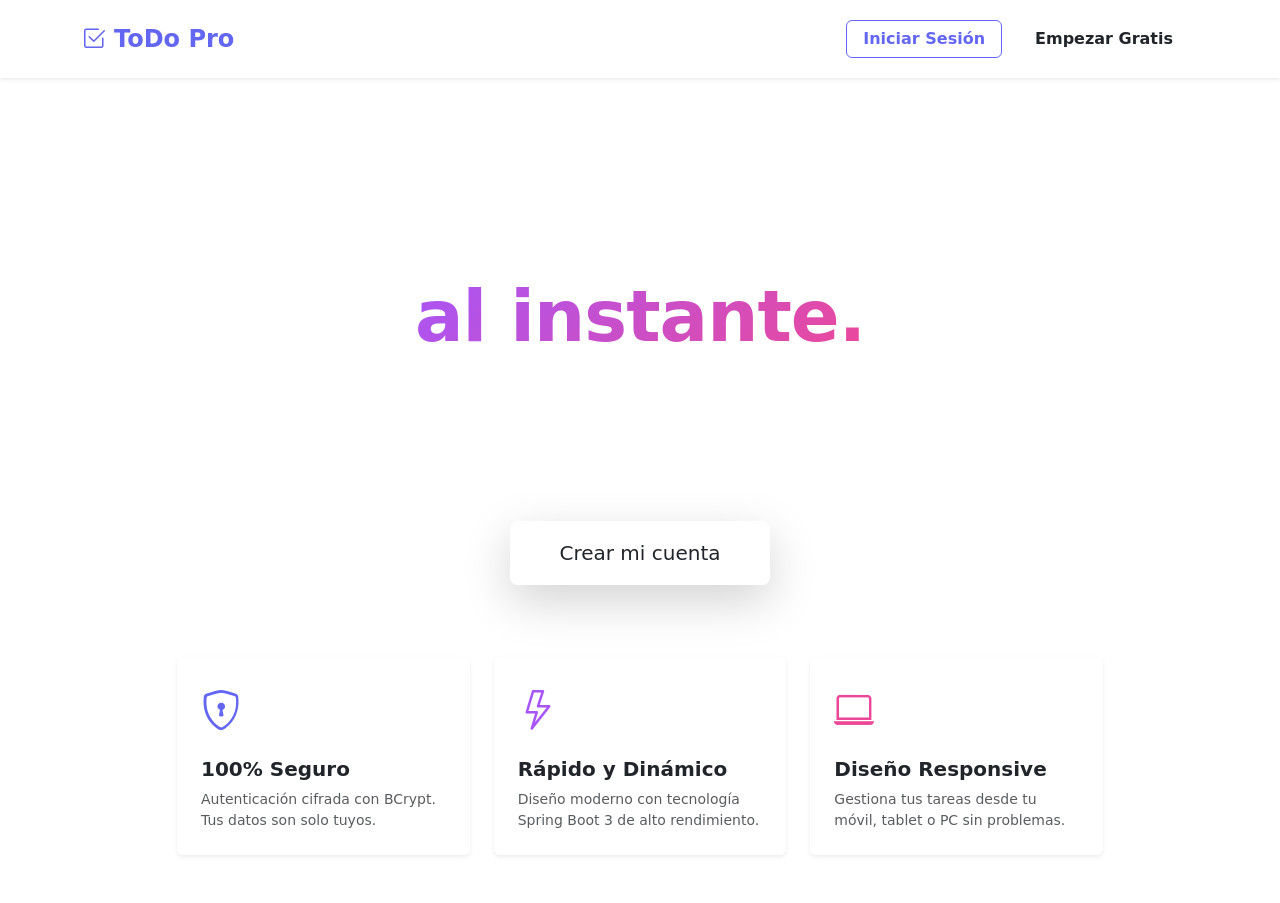
==== src/main/resources/templates/index.html @ 0b4e2384 "initial commit" ====
<!DOCTYPE html>
<html xmlns:th="http://www.thymeleaf.org">
<head>
    <meta charset="UTF-8">
    <meta name="viewport" content="width=device-width, initial-scale=1.0">
    <title>ToDo Pro - Organiza tu vida</title>
    <link href="https://cdn.jsdelivr.net/npm/bootstrap@5.3.0/dist/css/bootstrap.min.css" rel="stylesheet">
    <link rel="stylesheet" href="https://cdn.jsdelivr.net/npm/bootstrap-icons@1.10.5/font/bootstrap-icons.css">
    <link rel="stylesheet" th:href="@{/css/style.css}">
    <style>
        .hero-title {
            font-size: clamp(2.5rem, 6vw, 4.5rem);
            line-height: 1.2;
            letter-spacing: -1px;
        }
        /* Nuevo efecto de color brillante para el texto que resalta sobre fondo oscuro */
        .text-gradient {
            background: linear-gradient(135deg, #a855f7 0%, #ec4899 100%);
            -webkit-background-clip: text;
            -webkit-text-fill-color: transparent;
        }
    </style>
</head>
<body>

<nav class="navbar navbar-expand bg-white shadow-sm fixed-top py-3">
    <div class="container d-flex align-items-center">
        <a class="navbar-brand fw-bold fs-4 m-0 d-flex align-items-center gap-2" href="/" style="color: #6366f1;">
            <i class="bi bi-check2-square"></i> ToDo Pro
        </a>

        <div class="ms-auto d-flex align-items-center gap-2">
            <a th:href="@{/login}" class="btn btn-outline-primary fw-bold px-3" style="border-color: #6366f1; color: #6366f1;">
                Iniciar Sesión
            </a>
            <a th:href="@{/register}" class="btn btn-vibrant fw-bold d-none d-md-inline-block px-4">
                Empezar Gratis
            </a>
        </div>
    </div>
</nav>

<section class="bg-vibrant min-vh-100 d-flex align-items-center" style="padding-top: 100px;">
    <div class="container pb-5">
        <div class="row justify-content-center text-center">
            <div class="col-lg-10">

                <h1 class="hero-title fw-bold mb-4 text-white">
                    Organiza tu trabajo y tu vida, <br class="d-none d-md-block">
                    <span class="text-gradient">al instante.</span>
                </h1>

                <p class="lead mb-5 mx-auto text-white-50" style="max-width: 600px; font-weight: 300;">
                    Concéntrate en lo que importa. ToDo Pro te ayuda a gestionar tus tareas diarias de forma sencilla, segura y desde cualquier lugar.
                </p>

                <div class="d-flex justify-content-center mb-5">
                    <a th:href="@{/register}" class="btn btn-vibrant btn-lg px-4 px-md-5 py-3 fs-5 shadow-lg">Crear mi cuenta</a>
                </div>

                <div class="row g-4 text-start mt-2">
                    <div class="col-md-4">
                        <div class="card card-auth p-4 h-100 shadow-sm border-0">
                            <i class="bi bi-shield-lock fs-1 mb-3" style="color: #6366f1;"></i>
                            <h5 class="fw-bold" style="color: var(--text-main);">100% Seguro</h5>
                            <p class="text-muted small mb-0">Autenticación cifrada con BCrypt. Tus datos son solo tuyos.</p>
                        </div>
                    </div>
                    <div class="col-md-4">
                        <div class="card card-auth p-4 h-100 shadow-sm border-0">
                            <i class="bi bi-lightning fs-1 mb-3" style="color: #a855f7;"></i>
                            <h5 class="fw-bold" style="color: var(--text-main);">Rápido y Dinámico</h5>
                            <p class="text-muted small mb-0">Diseño moderno con tecnología Spring Boot 3 de alto rendimiento.</p>
                        </div>
                    </div>
                    <div class="col-md-4">
                        <div class="card card-auth p-4 h-100 shadow-sm border-0">
                            <i class="bi bi-laptop fs-1 mb-3" style="color: #ec4899;"></i>
                            <h5 class="fw-bold" style="color: var(--text-main);">Diseño Responsive</h5>
                            <p class="text-muted small mb-0">Gestiona tus tareas desde tu móvil, tablet o PC sin problemas.</p>
                        </div>
                    </div>
                </div>

            </div>
        </div>
    </div>
</section>

<script src="https://cdn.jsdelivr.net/npm/bootstrap@5.3.0/dist/js/bootstrap.bundle.min.js"></script>
</body>
</html>
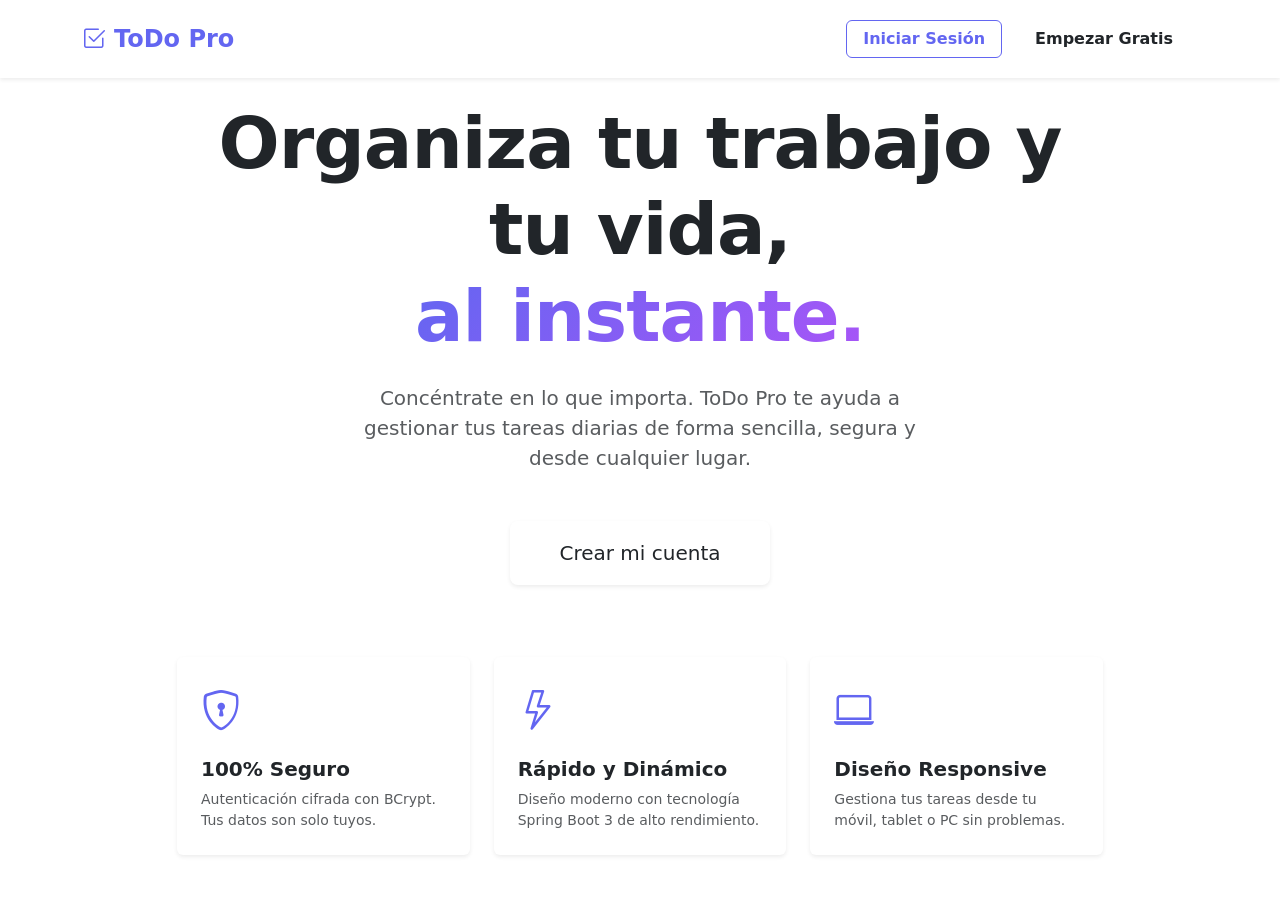
==== commit 74b87a08: "Cambios generales, arreglos, mejoras y actualización del README" ====
--- a/src/main/resources/templates/index.html
+++ b/src/main/resources/templates/index.html
@@ -13,9 +13,8 @@
             line-height: 1.2;
             letter-spacing: -1px;
         }
-        /* Nuevo efecto de color brillante para el texto que resalta sobre fondo oscuro */
         .text-gradient {
-            background: linear-gradient(135deg, #a855f7 0%, #ec4899 100%);
+            background: linear-gradient(135deg, #6366f1 0%, #a855f7 100%);
             -webkit-background-clip: text;
             -webkit-text-fill-color: transparent;
         }
@@ -40,43 +39,43 @@
     </div>
 </nav>
 
-<section class="bg-vibrant min-vh-100 d-flex align-items-center" style="padding-top: 100px;">
+<section class="min-vh-100 d-flex align-items-center" style="padding-top: 100px;">
     <div class="container pb-5">
         <div class="row justify-content-center text-center">
             <div class="col-lg-10">
 
-                <h1 class="hero-title fw-bold mb-4 text-white">
+                <h1 class="hero-title fw-bold mb-4 text-dark">
                     Organiza tu trabajo y tu vida, <br class="d-none d-md-block">
                     <span class="text-gradient">al instante.</span>
                 </h1>
 
-                <p class="lead mb-5 mx-auto text-white-50" style="max-width: 600px; font-weight: 300;">
+                <p class="lead mb-5 mx-auto text-muted" style="max-width: 600px; font-weight: 400;">
                     Concéntrate en lo que importa. ToDo Pro te ayuda a gestionar tus tareas diarias de forma sencilla, segura y desde cualquier lugar.
                 </p>
 
                 <div class="d-flex justify-content-center mb-5">
-                    <a th:href="@{/register}" class="btn btn-vibrant btn-lg px-4 px-md-5 py-3 fs-5 shadow-lg">Crear mi cuenta</a>
+                    <a th:href="@{/register}" class="btn btn-vibrant btn-lg px-4 px-md-5 py-3 fs-5 shadow-sm">Crear mi cuenta</a>
                 </div>
 
                 <div class="row g-4 text-start mt-2">
                     <div class="col-md-4">
-                        <div class="card card-auth p-4 h-100 shadow-sm border-0">
+                        <div class="card p-4 h-100 shadow-sm border-0">
                             <i class="bi bi-shield-lock fs-1 mb-3" style="color: #6366f1;"></i>
-                            <h5 class="fw-bold" style="color: var(--text-main);">100% Seguro</h5>
+                            <h5 class="fw-bold text-dark">100% Seguro</h5>
                             <p class="text-muted small mb-0">Autenticación cifrada con BCrypt. Tus datos son solo tuyos.</p>
                         </div>
                     </div>
                     <div class="col-md-4">
-                        <div class="card card-auth p-4 h-100 shadow-sm border-0">
-                            <i class="bi bi-lightning fs-1 mb-3" style="color: #a855f7;"></i>
-                            <h5 class="fw-bold" style="color: var(--text-main);">Rápido y Dinámico</h5>
+                        <div class="card p-4 h-100 shadow-sm border-0">
+                            <i class="bi bi-lightning fs-1 mb-3" style="color: #6366f1;"></i>
+                            <h5 class="fw-bold text-dark">Rápido y Dinámico</h5>
                             <p class="text-muted small mb-0">Diseño moderno con tecnología Spring Boot 3 de alto rendimiento.</p>
                         </div>
                     </div>
                     <div class="col-md-4">
-                        <div class="card card-auth p-4 h-100 shadow-sm border-0">
-                            <i class="bi bi-laptop fs-1 mb-3" style="color: #ec4899;"></i>
-                            <h5 class="fw-bold" style="color: var(--text-main);">Diseño Responsive</h5>
+                        <div class="card p-4 h-100 shadow-sm border-0">
+                            <i class="bi bi-laptop fs-1 mb-3" style="color: #6366f1;"></i>
+                            <h5 class="fw-bold text-dark">Diseño Responsive</h5>
                             <p class="text-muted small mb-0">Gestiona tus tareas desde tu móvil, tablet o PC sin problemas.</p>
                         </div>
                     </div>
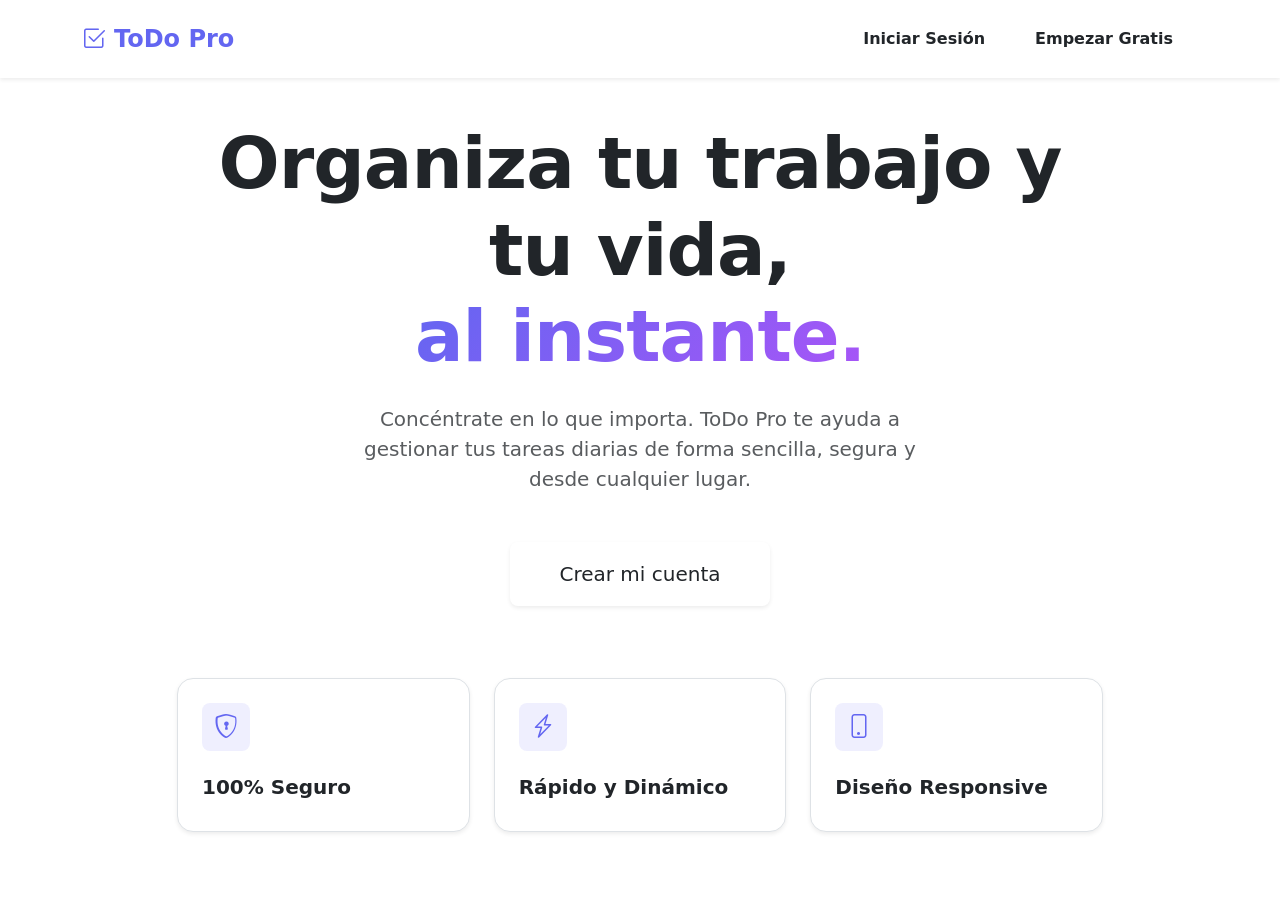
==== commit 898e058c: "Añadidas funciones nuevas para administradores" ====
--- a/src/main/resources/templates/index.html
+++ b/src/main/resources/templates/index.html
@@ -18,9 +18,27 @@
             -webkit-background-clip: text;
             -webkit-text-fill-color: transparent;
         }
+        .feature-card {
+            transition: transform 0.3s ease, box-shadow 0.3s ease, border-color 0.3s ease;
+        }
+        .feature-card:hover {
+            transform: translateY(-5px);
+            box-shadow: 0 10px 25px -5px rgba(0, 0, 0, 0.1), 0 8px 10px -6px rgba(0, 0, 0, 0.1) !important;
+            border-color: #6366f1 !important;
+        }
+        .icon-box {
+            width: 48px;
+            height: 48px;
+            background-color: rgba(99, 102, 241, 0.1);
+            color: #6366f1;
+        }
     </style>
 </head>
 <body>
+
+<div id="globalLoader" class="loader-overlay">
+    <div class="spinner"></div>
+</div>
 
 <nav class="navbar navbar-expand bg-white shadow-sm fixed-top py-3">
     <div class="container d-flex align-items-center">
@@ -29,7 +47,7 @@
         </a>
 
         <div class="ms-auto d-flex align-items-center gap-2">
-            <a th:href="@{/login}" class="btn btn-outline-primary fw-bold px-3" style="border-color: #6366f1; color: #6366f1;">
+            <a th:href="@{/login}" class="btn btn-outline-vibrant fw-bold px-3">
                 Iniciar Sesión
             </a>
             <a th:href="@{/register}" class="btn btn-vibrant fw-bold d-none d-md-inline-block px-4">
@@ -57,26 +75,29 @@
                     <a th:href="@{/register}" class="btn btn-vibrant btn-lg px-4 px-md-5 py-3 fs-5 shadow-sm">Crear mi cuenta</a>
                 </div>
 
-                <div class="row g-4 text-start mt-2">
+                <div class="row g-4 text-start mt-4">
                     <div class="col-md-4">
-                        <div class="card p-4 h-100 shadow-sm border-0">
-                            <i class="bi bi-shield-lock fs-1 mb-3" style="color: #6366f1;"></i>
-                            <h5 class="fw-bold text-dark">100% Seguro</h5>
-                            <p class="text-muted small mb-0">Autenticación cifrada con BCrypt. Tus datos son solo tuyos.</p>
+                        <div class="bg-white p-4 h-100 rounded-4 border shadow-sm feature-card">
+                            <div class="icon-box d-inline-flex align-items-center justify-content-center rounded-3 mb-4">
+                                <i class="bi bi-shield-lock fs-4"></i>
+                            </div>
+                            <h5 class="fw-bold text-dark mb-2">100% Seguro</h5>
                         </div>
                     </div>
                     <div class="col-md-4">
-                        <div class="card p-4 h-100 shadow-sm border-0">
-                            <i class="bi bi-lightning fs-1 mb-3" style="color: #6366f1;"></i>
-                            <h5 class="fw-bold text-dark">Rápido y Dinámico</h5>
-                            <p class="text-muted small mb-0">Diseño moderno con tecnología Spring Boot 3 de alto rendimiento.</p>
+                        <div class="bg-white p-4 h-100 rounded-4 border shadow-sm feature-card">
+                            <div class="icon-box d-inline-flex align-items-center justify-content-center rounded-3 mb-4">
+                                <i class="bi bi-lightning-charge fs-4"></i>
+                            </div>
+                            <h5 class="fw-bold text-dark mb-2">Rápido y Dinámico</h5>
                         </div>
                     </div>
                     <div class="col-md-4">
-                        <div class="card p-4 h-100 shadow-sm border-0">
-                            <i class="bi bi-laptop fs-1 mb-3" style="color: #6366f1;"></i>
-                            <h5 class="fw-bold text-dark">Diseño Responsive</h5>
-                            <p class="text-muted small mb-0">Gestiona tus tareas desde tu móvil, tablet o PC sin problemas.</p>
+                        <div class="bg-white p-4 h-100 rounded-4 border shadow-sm feature-card">
+                            <div class="icon-box d-inline-flex align-items-center justify-content-center rounded-3 mb-4">
+                                <i class="bi bi-phone fs-4"></i>
+                            </div>
+                            <h5 class="fw-bold text-dark mb-2">Diseño Responsive</h5>
                         </div>
                     </div>
                 </div>
@@ -87,5 +108,15 @@
 </section>
 
 <script src="https://cdn.jsdelivr.net/npm/bootstrap@5.3.0/dist/js/bootstrap.bundle.min.js"></script>
+
+<script>
+    window.addEventListener('beforeunload', () => {
+        document.getElementById('globalLoader').classList.add('active');
+    });
+</script>
+
+<script>
+    if(localStorage.getItem('theme') === 'dark') document.documentElement.setAttribute('data-theme', 'dark');
+</script>
 </body>
 </html>
